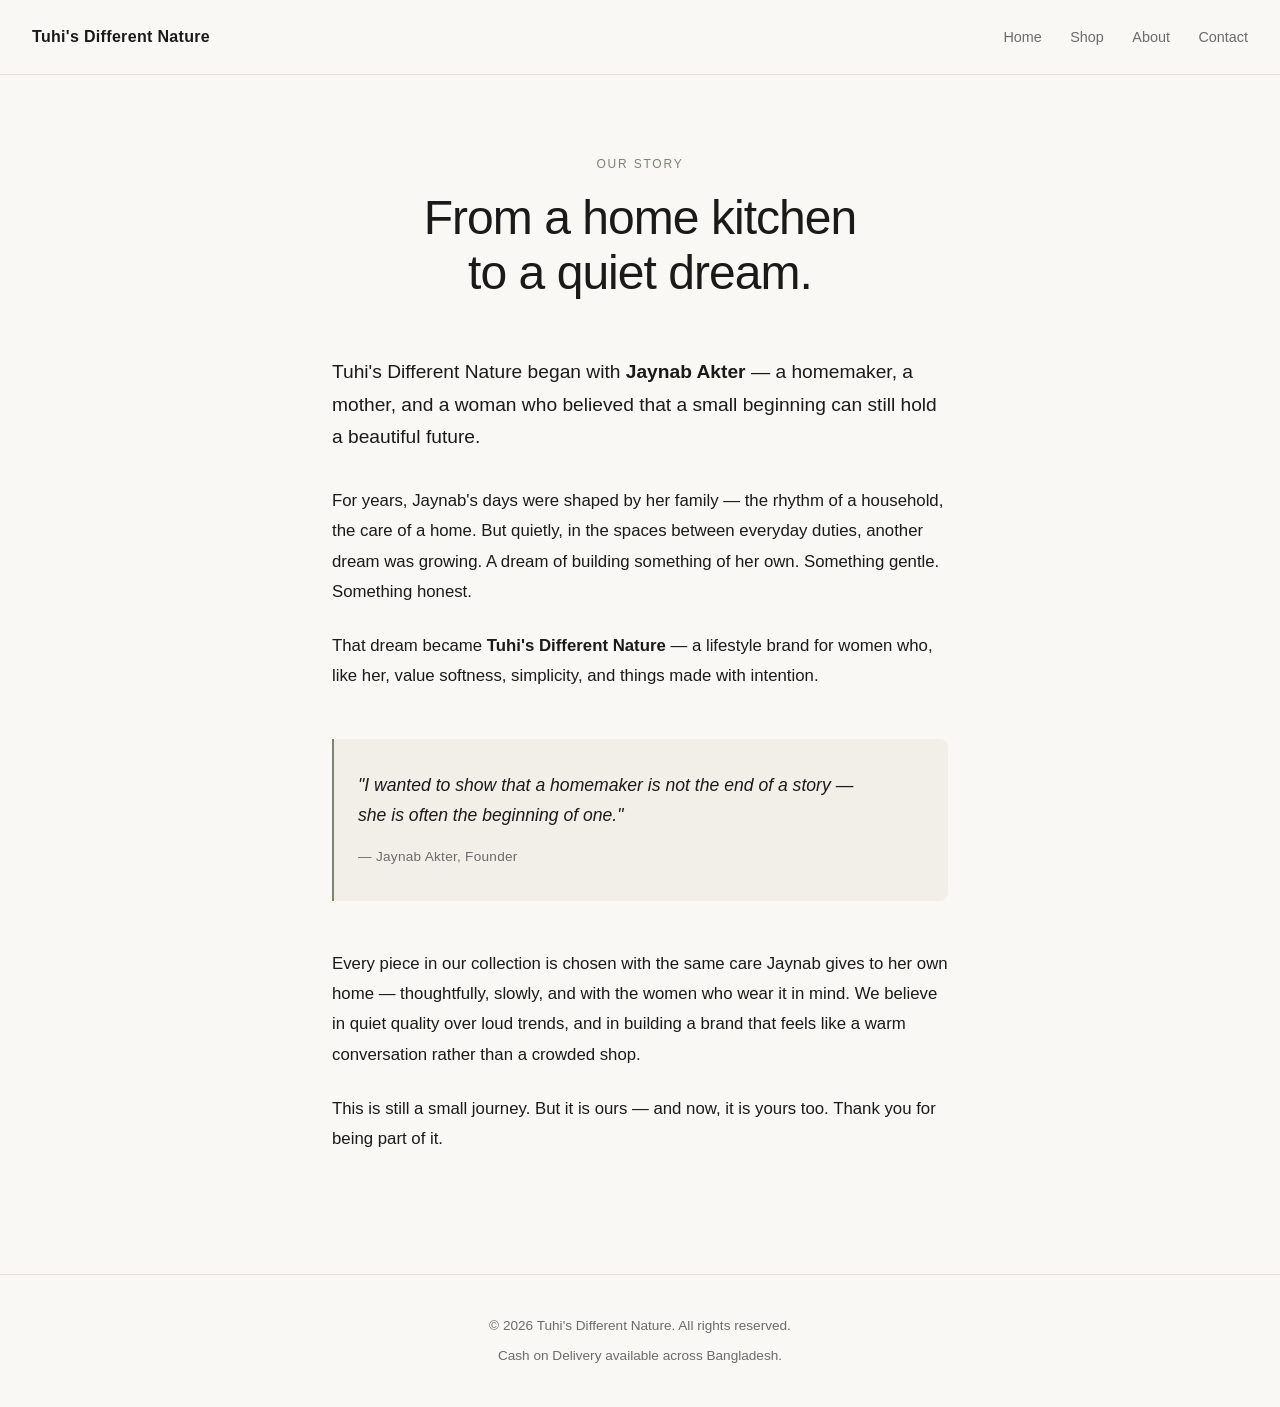
==== about.html @ 6ae422d2 "Initial commit" ====
<!DOCTYPE html>
<html lang="en">
<head>
<meta charset="UTF-8">
<meta name="viewport" content="width=device-width, initial-scale=1.0">
<title>About — Tuhi's Different Nature</title>
<link rel="stylesheet" href="css/style.css">
</head>
<body>

<header class="site-header">
  <a href="index.html" class="logo">Tuhi's Different Nature</a>
  <nav>
    <a href="index.html">Home</a>
    <a href="shop.html">Shop</a>
    <a href="about.html">About</a>
    <a href="contact.html">Contact</a>
  </nav>
</header>

<main class="about-wrap">

  <section class="about-hero">
    <p class="eyebrow">Our story</p>
    <h1>From a home kitchen<br>to a quiet dream.</h1>
  </section>

  <section class="about-body">

    <p class="lead">
      Tuhi's Different Nature began with <strong>Jaynab Akter</strong> — a homemaker,
      a mother, and a woman who believed that a small beginning can still hold
      a beautiful future.
    </p>

    <p>
      For years, Jaynab's days were shaped by her family — the rhythm of a
      household, the care of a home. But quietly, in the spaces between
      everyday duties, another dream was growing. A dream of building
      something of her own. Something gentle. Something honest.
    </p>

    <p>
      That dream became <strong>Tuhi's Different Nature</strong> — a lifestyle
      brand for women who, like her, value softness, simplicity, and things
      made with intention.
    </p>

    <div class="quote-block">
      <p>"I wanted to show that a homemaker is not the end of a story —<br>
      she is often the beginning of one."</p>
      <span>— Jaynab Akter, Founder</span>
    </div>

    <p>
      Every piece in our collection is chosen with the same care Jaynab
      gives to her own home — thoughtfully, slowly, and with the women who
      wear it in mind. We believe in quiet quality over loud trends, and in
      building a brand that feels like a warm conversation rather than a
      crowded shop.
    </p>

    <p>
      This is still a small journey. But it is ours — and now, it is yours too.
      Thank you for being part of it.
    </p>

  </section>

</main>

<footer class="site-footer">
  <p>© <span id="year"></span> Tuhi's Different Nature. All rights reserved.</p>
  <p>Cash on Delivery available across Bangladesh.</p>
</footer>

<script>document.getElementById('year').textContent = new Date().getFullYear();</script>
</body>
</html>
---- css/style.css ----
:root {
  --bg: #faf8f5;
  --text: #1a1a1a;
  --muted: #6b6b6b;
  --accent: #7a8471;
  --accent-dark: #5f6a57;
  --line: #e5e0d8;
}

* { box-sizing: border-box; margin: 0; padding: 0; }
html { scroll-behavior: smooth; }

body {
  font-family: -apple-system, BlinkMacSystemFont, "Segoe UI", Inter, Helvetica, Arial, sans-serif;
  background: var(--bg);
  color: var(--text);
  line-height: 1.6;
  -webkit-font-smoothing: antialiased;
}

a { color: inherit; text-decoration: none; }

.site-header {
  display: flex;
  justify-content: space-between;
  align-items: center;
  padding: 1.5rem 2rem;
  border-bottom: 1px solid var(--line);
  position: sticky;
  top: 0;
  background: var(--bg);
  z-index: 10;
}
.logo { font-weight: 600; letter-spacing: 0.02em; font-size: 1rem; }
.site-header nav a {
  margin-left: 1.5rem;
  font-size: 0.9rem;
  color: var(--muted);
  transition: color 0.2s;
}
.site-header nav a:hover { color: var(--text); }

.hero {
  max-width: 720px;
  margin: 0 auto;
  padding: 6rem 2rem 5rem;
  text-align: center;
}
.eyebrow {
  font-size: 0.75rem;
  letter-spacing: 0.15em;
  text-transform: uppercase;
  color: var(--accent);
  margin-bottom: 1rem;
}
.hero h1 {
  font-size: clamp(2rem, 6vw, 3.5rem);
  font-weight: 500;
  line-height: 1.1;
  letter-spacing: -0.02em;
  margin-bottom: 1.5rem;
}
.lede {
  font-size: 1.05rem;
  color: var(--muted);
  max-width: 480px;
  margin: 0 auto 2rem;
}

.btn {
  display: inline-block;
  background: var(--accent);
  color: #fff;
  padding: 0.85rem 1.75rem;
  border-radius: 100px;
  font-size: 0.9rem;
  font-weight: 500;
  border: none;
  cursor: pointer;
  transition: background 0.2s, transform 0.1s;
}
.btn:hover { background: var(--accent-dark); }
.btn:active { transform: scale(0.98); }
.btn-small { padding: 0.55rem 1.1rem; font-size: 0.8rem; }

.coming {
  max-width: 600px;
  margin: 0 auto;
  padding: 3rem 2rem 5rem;
  text-align: center;
  border-top: 1px solid var(--line);
}
.coming h2 { font-weight: 500; margin-bottom: 0.75rem; }
.coming p { color: var(--muted); }

.shop { max-width: 1100px; margin: 0 auto; padding: 3rem 2rem 5rem; }

.section { margin-bottom: 4rem; }
.section-title {
  font-size: 1.1rem;
  font-weight: 500;
  letter-spacing: 0.08em;
  text-transform: uppercase;
  padding-bottom: 0.75rem;
  border-bottom: 1px solid var(--line);
  margin-bottom: 2rem;
}

.grid {
  display: grid;
  grid-template-columns: repeat(auto-fill, minmax(220px, 1fr));
  gap: 2rem;
}

.product { display: flex; flex-direction: column; gap: 0.5rem; }
.thumb {
  aspect-ratio: 4 / 5;
  background: #eee8e0;
  border-radius: 4px;
  margin-bottom: 0.5rem;
}
.product h3 { font-size: 1rem; font-weight: 500; }
.product .price { color: var(--muted); font-size: 0.95rem; margin-bottom: 0.75rem; }

.order-wrap {
  max-width: 560px;
  margin: 0 auto;
  padding: 3rem 2rem 5rem;
}
.page-title {
  font-size: 1.75rem;
  font-weight: 500;
  margin-bottom: 2rem;
}

.order-summary {
  background: #fff;
  border: 1px solid var(--line);
  border-radius: 8px;
  padding: 1.25rem 1.5rem;
  margin-bottom: 2rem;
  display: flex;
  justify-content: space-between;
  gap: 1rem;
  flex-wrap: wrap;
}
.order-summary .label {
  display: block;
  font-size: 0.7rem;
  text-transform: uppercase;
  letter-spacing: 0.1em;
  color: var(--muted);
  margin-bottom: 0.25rem;
}

.order-form { display: flex; flex-direction: column; gap: 1.25rem; }
.order-form label {
  display: flex;
  flex-direction: column;
  gap: 0.4rem;
  font-size: 0.9rem;
  color: var(--text);
}
.order-form .opt { color: var(--muted); font-weight: 400; }

.order-form input,
.order-form textarea,
.order-form select {
  font: inherit;
  padding: 0.75rem 0.9rem;
  background: #fff;
  border: 1px solid var(--line);
  border-radius: 6px;
  outline: none;
  transition: border-color 0.2s;
}
.order-form input:focus,
.order-form textarea:focus,
.order-form select:focus { border-color: var(--accent); }

.cod-note {
  font-size: 0.9rem;
  color: var(--muted);
  padding: 0.9rem 1rem;
  background: #f2efe9;
  border-radius: 6px;
}

.site-footer {
  border-top: 1px solid var(--line);
  padding: 2.5rem 2rem;
  text-align: center;
  font-size: 0.85rem;
  color: var(--muted);
}
.site-footer p + p { margin-top: 0.5rem; }

@media (max-width: 600px) {
  .site-header { padding: 1rem 1.25rem; flex-wrap: wrap; gap: 0.75rem; }
  .site-header nav a { margin-left: 0; margin-right: 1rem; }
  .hero { padding: 3.5rem 1.25rem 3rem; }
}

/* ---------- About page ---------- */
.about-wrap {
  max-width: 680px;
  margin: 0 auto;
  padding: 5rem 2rem 6rem;
}

.about-hero { text-align: center; margin-bottom: 3.5rem; }
.about-hero h1 {
  font-size: clamp(1.9rem, 5.5vw, 3rem);
  font-weight: 500;
  line-height: 1.15;
  letter-spacing: -0.02em;
}

.about-body p {
  font-size: 1.05rem;
  color: var(--text);
  margin-bottom: 1.5rem;
  line-height: 1.8;
}

.about-body .lead {
  font-size: 1.2rem;
  color: var(--text);
  font-weight: 400;
  line-height: 1.7;
  margin-bottom: 2rem;
}

.quote-block {
  margin: 3rem 0;
  padding: 2rem 1.5rem;
  border-left: 2px solid var(--accent);
  background: #f2efe9;
  border-radius: 0 8px 8px 0;
}
.quote-block p {
  font-size: 1.1rem;
  font-style: italic;
  color: var(--text);
  margin-bottom: 0.75rem;
  line-height: 1.7;
}
.quote-block span {
  font-size: 0.85rem;
  color: var(--muted);
  letter-spacing: 0.02em;
}

@media (max-width: 600px) {
  .about-wrap { padding: 3.5rem 1.25rem 4rem; }
  .about-body .lead { font-size: 1.1rem; }
  .quote-block { padding: 1.5rem 1.25rem; }
}

/* ---------- About page ---------- */
.about-wrap {
  max-width: 680px;
  margin: 0 auto;
  padding: 5rem 2rem 6rem;
}

.about-hero { text-align: center; margin-bottom: 3.5rem; }
.about-hero h1 {
  font-size: clamp(1.9rem, 5.5vw, 3rem);
  font-weight: 500;
  line-height: 1.15;
  letter-spacing: -0.02em;
}

.about-body p {
  font-size: 1.05rem;
  color: var(--text);
  margin-bottom: 1.5rem;
  line-height: 1.8;
}

.about-body .lead {
  font-size: 1.2rem;
  color: var(--text);
  font-weight: 400;
  line-height: 1.7;
  margin-bottom: 2rem;
}

.quote-block {
  margin: 3rem 0;
  padding: 2rem 1.5rem;
  border-left: 2px solid var(--accent);
  background: #f2efe9;
  border-radius: 0 8px 8px 0;
}
.quote-block p {
  font-size: 1.1rem;
  font-style: italic;
  color: var(--text);
  margin-bottom: 0.75rem;
  line-height: 1.7;
}
.quote-block span {
  font-size: 0.85rem;
  color: var(--muted);
  letter-spacing: 0.02em;
}

@media (max-width: 600px) {
  .about-wrap { padding: 3.5rem 1.25rem 4rem; }
  .about-body .lead { font-size: 1.1rem; }
  .quote-block { padding: 1.5rem 1.25rem; }
}
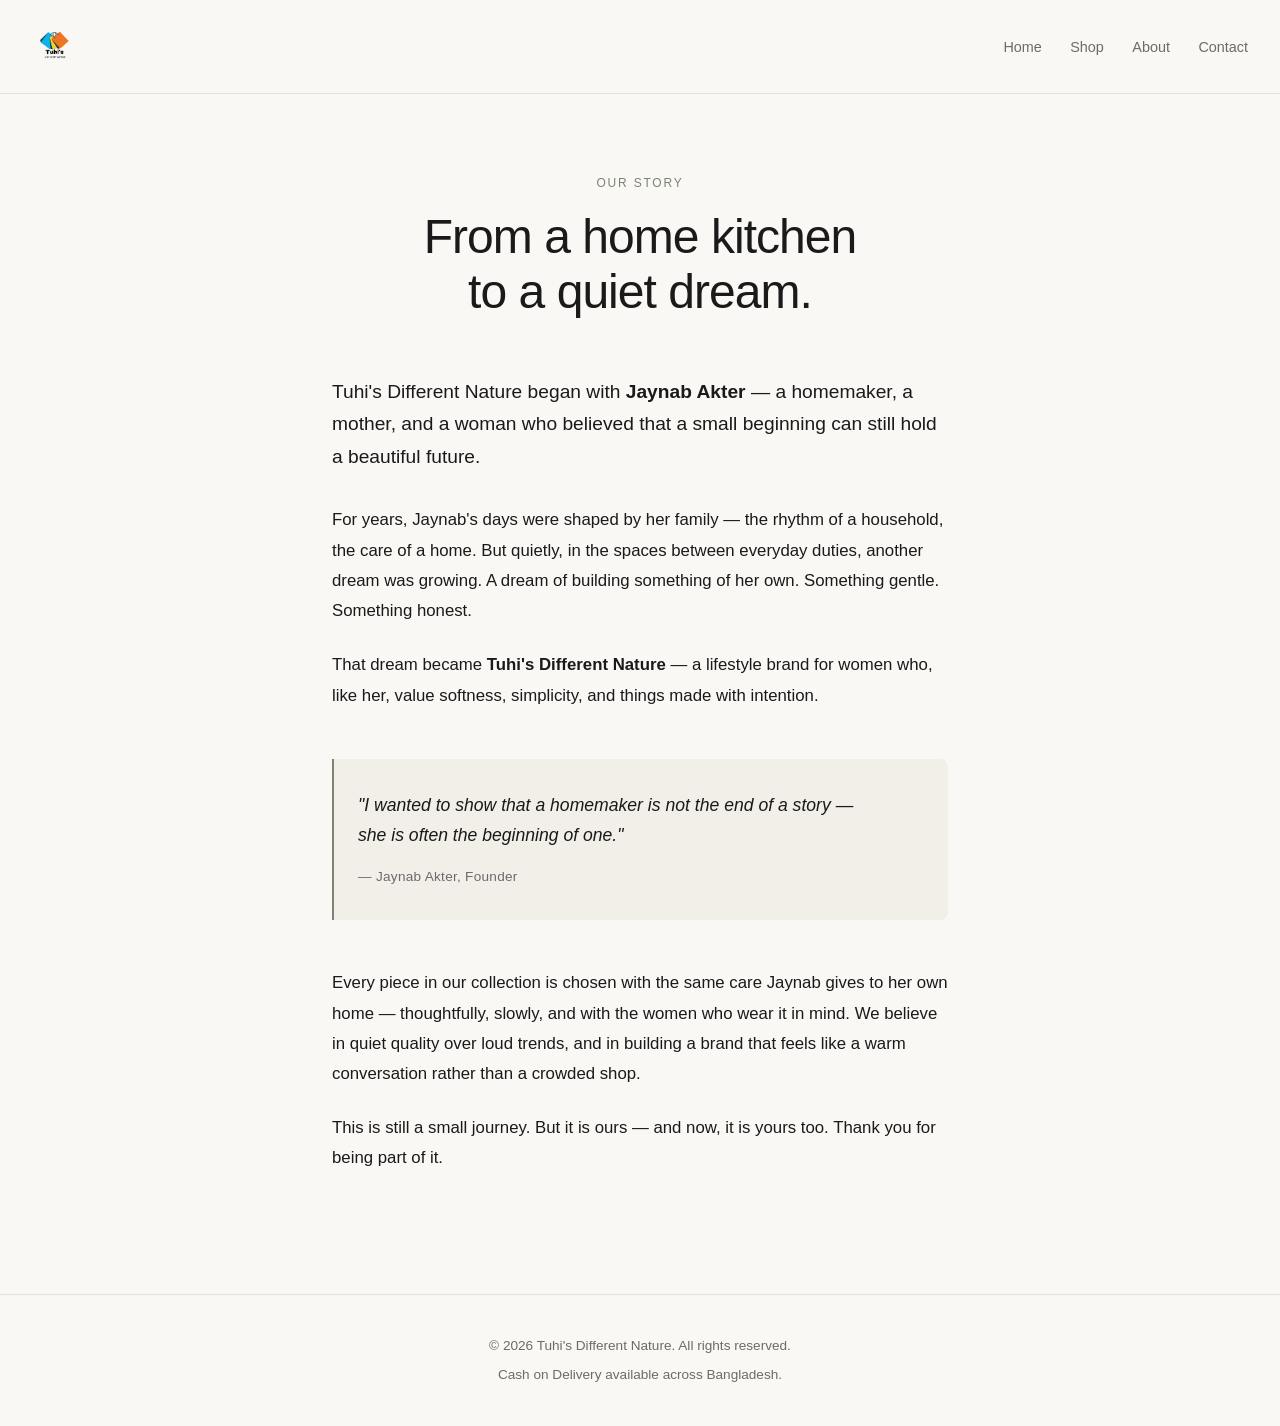
==== commit 25fa3e99: "Added brand logo and favicon" ====
--- a/about.html
+++ b/about.html
@@ -5,11 +5,12 @@
 <meta name="viewport" content="width=device-width, initial-scale=1.0">
 <title>About — Tuhi's Different Nature</title>
 <link rel="stylesheet" href="css/style.css">
+<link rel="icon" type="image/png" href="images/logo.png">
 </head>
 <body>
 
 <header class="site-header">
-  <a href="index.html" class="logo">Tuhi's Different Nature</a>
+  <a href="index.html" class="logo"><img src="images/logo.png" alt="Tuhi's Different Nature" style="height: 45px; width: auto; display: block;"></a>
   <nav>
     <a href="index.html">Home</a>
     <a href="shop.html">Shop</a>
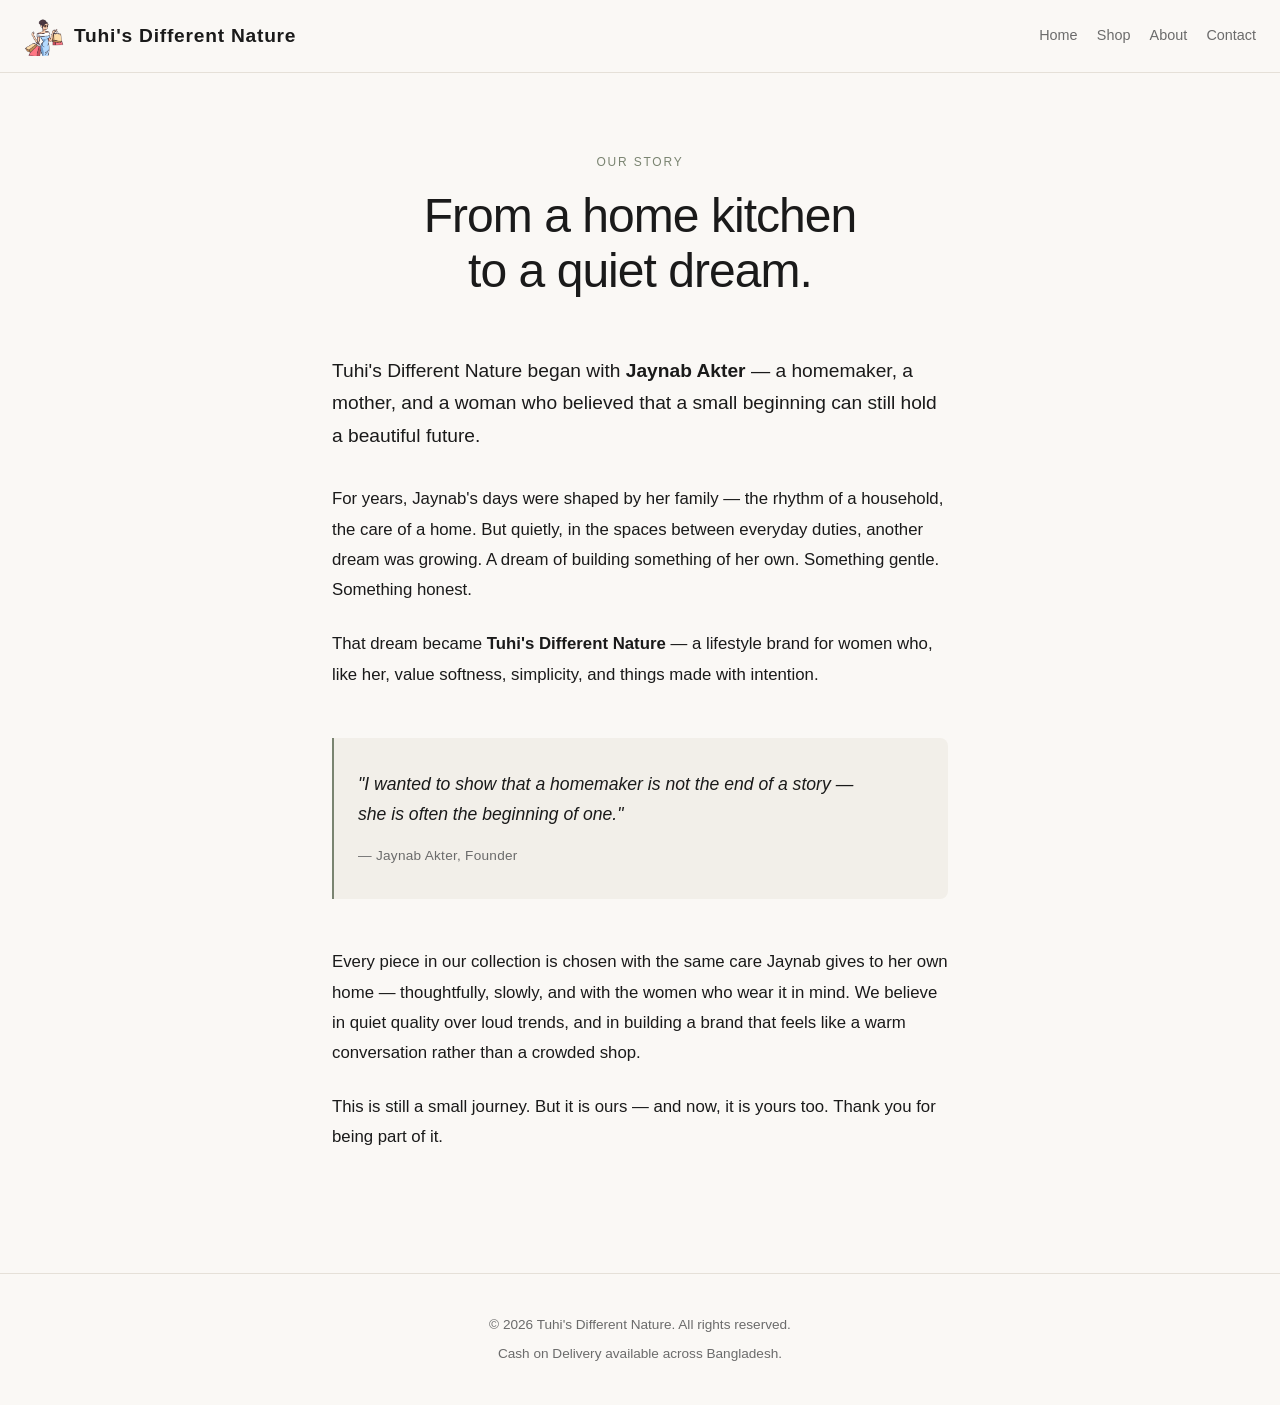
==== commit 7c331d89: "Fixed header single-line layout with hover animation" ====
--- a/about.html
+++ b/about.html
@@ -5,12 +5,13 @@
 <meta name="viewport" content="width=device-width, initial-scale=1.0">
 <title>About — Tuhi's Different Nature</title>
 <link rel="stylesheet" href="css/style.css">
+<link rel="stylesheet" href="css/header-fix.css">
 <link rel="icon" type="image/png" href="images/logo.png">
 </head>
 <body>
 
 <header class="site-header">
-  <a href="index.html" class="logo"><img src="images/logo.png" alt="Tuhi's Different Nature" style="height: 45px; width: auto; display: block;"></a>
+  <a href="index.html" class="logo"><img src="images/Aaabs.png" alt="Tuhi's Different Nature" style="height: 60px; width: auto; display: block;"><span>Tuhi's Different Nature</span></a>
   <nav>
     <a href="index.html">Home</a>
     <a href="shop.html">Shop</a>
--- a/css/style.css
+++ b/css/style.css
@@ -312,3 +312,54 @@
   .about-body .lead { font-size: 1.1rem; }
   .quote-block { padding: 1.5rem 1.25rem; }
 }
+
+/* --- Header Polish & Alignment Overrides --- */
+.site-header {
+  padding: 1.2rem 2rem;
+}
+
+.logo {
+  gap: 10px !important; /* লোগো ও টেক্সটের মাঝে নিখুঁত গ্যাপ */
+}
+
+.logo img {
+  height: 40px !important; /* লোগো সাইজটি পারফেক্ট করা হলো */
+}
+
+.logo span {
+  font-size: 1.2rem !important;
+  letter-spacing: 0.04em;
+  font-weight: 600;
+}
+
+/* নেভিগেশন লিংকগুলোকে flex-gap দিয়ে সাজানো হলো */
+.site-header nav {
+  display: flex;
+  gap: 2rem; 
+  align-items: center;
+}
+
+.site-header nav a {
+  margin-left: 0 !important; /* আগের মার্জিন রিমুভ করা হলো */
+  font-weight: 500;
+}
+
+/* --- Mobile Responsive Alignment --- */
+@media (max-width: 768px) {
+  .site-header {
+    flex-direction: column; /* মোবাইলে লোগো উপরে, মেনু নিচে */
+    padding: 1rem 1.25rem;
+    gap: 0.8rem;
+  }
+  .site-header nav {
+    width: 100%;
+    justify-content: center; /* মোবাইলে মেনু মাঝখানে থাকবে */
+    gap: 1.5rem;
+  }
+  .logo img {
+    height: 35px !important;
+  }
+  .logo span {
+    font-size: 1.1rem !important;
+  }
+}
--- a/css/header-fix.css
+++ b/css/header-fix.css
@@ -0,0 +1,87 @@
+/* Force everything on one line */
+.site-header {
+  display: flex;
+  justify-content: space-between;
+  align-items: center;
+  padding: 1rem 1.5rem;
+  border-bottom: 1px solid var(--line);
+  position: sticky;
+  top: 0;
+  background: var(--bg);
+  z-index: 100;
+  flex-wrap: nowrap; 
+}
+
+.logo {
+  display: flex;
+  align-items: center;
+  gap: 8px;
+  text-decoration: none;
+}
+
+.logo img {
+  height: 40px;
+  width: auto;
+  display: block;
+}
+
+.logo span {
+  font-size: 1.1rem;
+  font-weight: 600;
+  color: var(--text);
+  white-space: nowrap;
+}
+
+.site-header nav {
+  display: flex;
+  align-items: center;
+  gap: 1.2rem;
+}
+
+.site-header nav a {
+  font-size: 0.9rem;
+  font-weight: 500;
+  color: var(--muted);
+  text-decoration: none;
+  position: relative;
+  transition: color 0.3s ease;
+}
+
+/* Menu Hover Animation (Underline effect) */
+.site-header nav a::after {
+  content: '';
+  position: absolute;
+  width: 0;
+  height: 2px;
+  bottom: -4px;
+  left: 0;
+  background-color: var(--accent);
+  transition: width 0.3s ease;
+}
+
+.site-header nav a:hover {
+  color: var(--accent);
+}
+
+.site-header nav a:hover::after {
+  width: 100%;
+}
+
+/* Mobile tweaks to keep it all on one line */
+@media (max-width: 768px) {
+  .site-header {
+    padding: 0.8rem 0.8rem;
+  }
+  .logo img {
+    height: 30px; /* মোবাইলে লোগো একটু ছোট হবে */
+  }
+  .logo span {
+    font-size: 0.9rem; /* মোবাইলে নাম ছোট হবে */
+  }
+  .site-header nav {
+    gap: 0.8rem; /* মোবাইলে মেনুর গ্যাপ কমবে */
+  }
+  .site-header nav a {
+    font-size: 0.8rem;
+  }
+}
